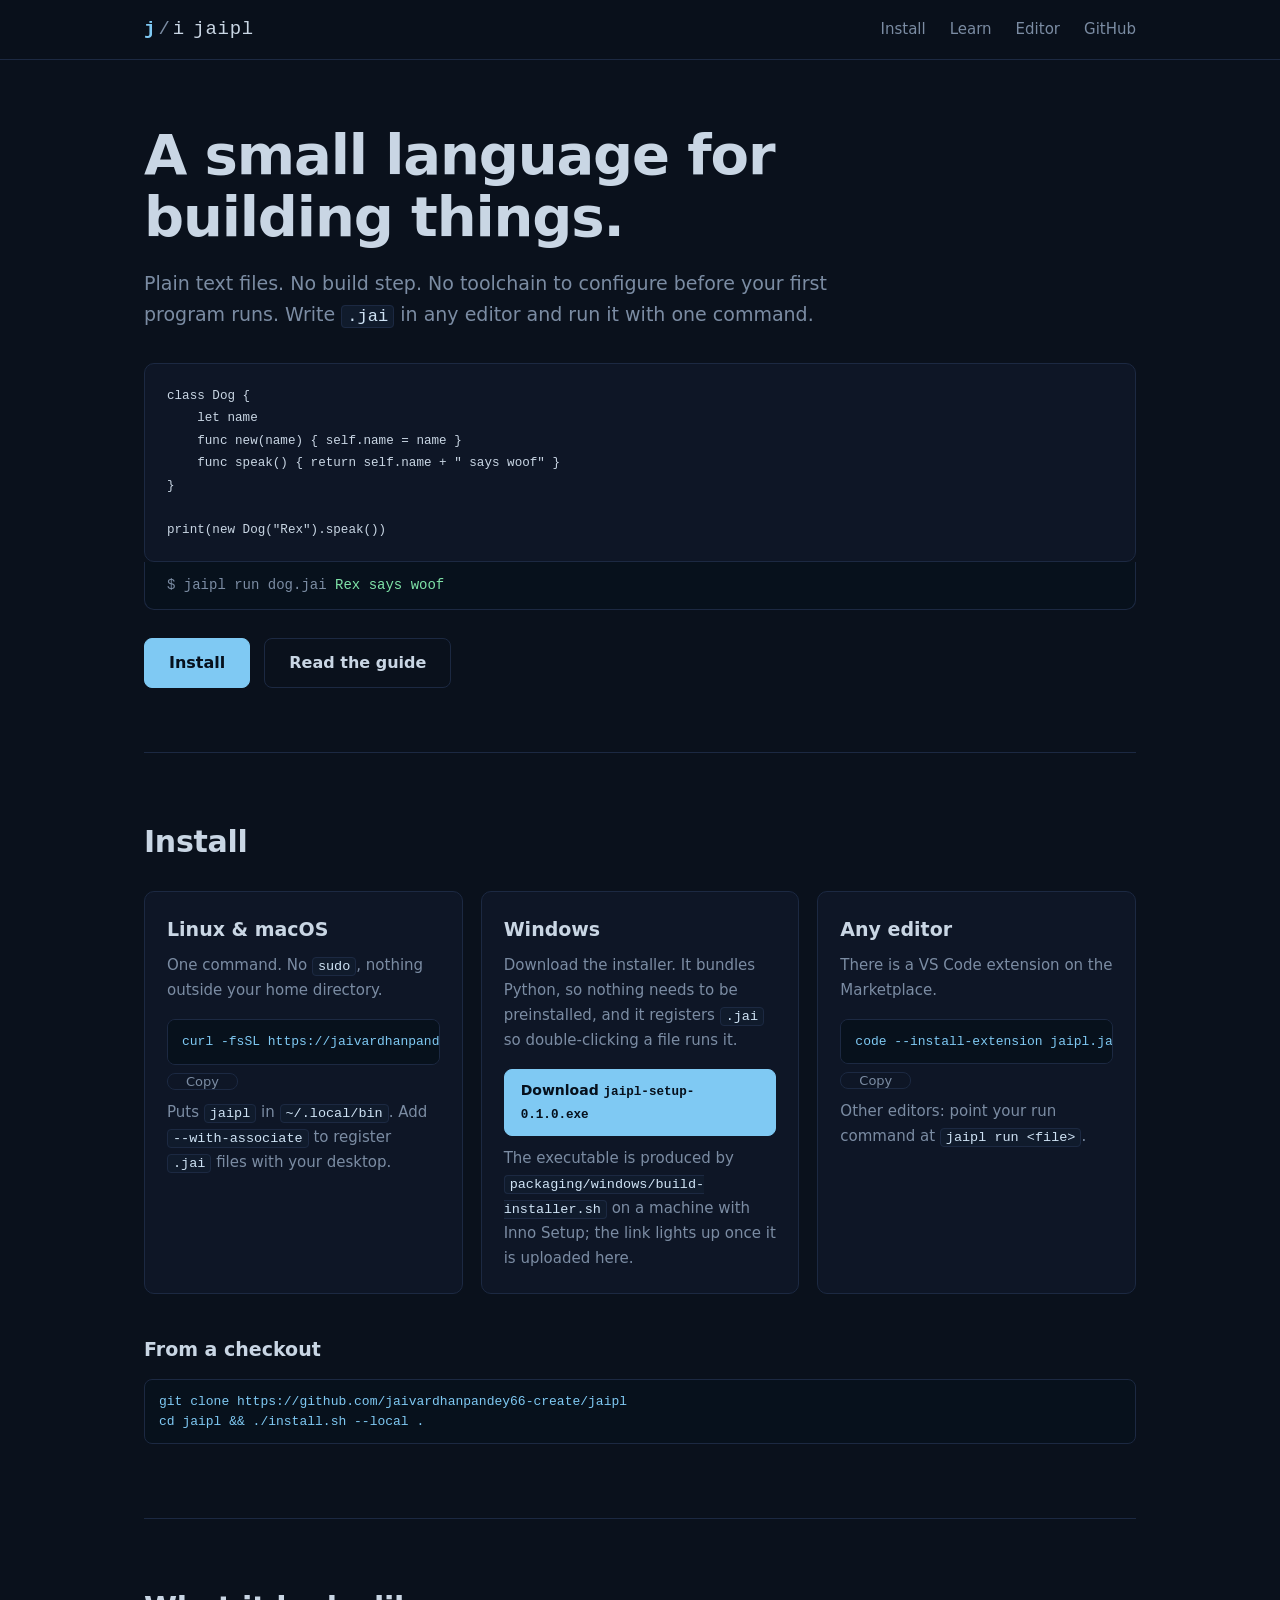
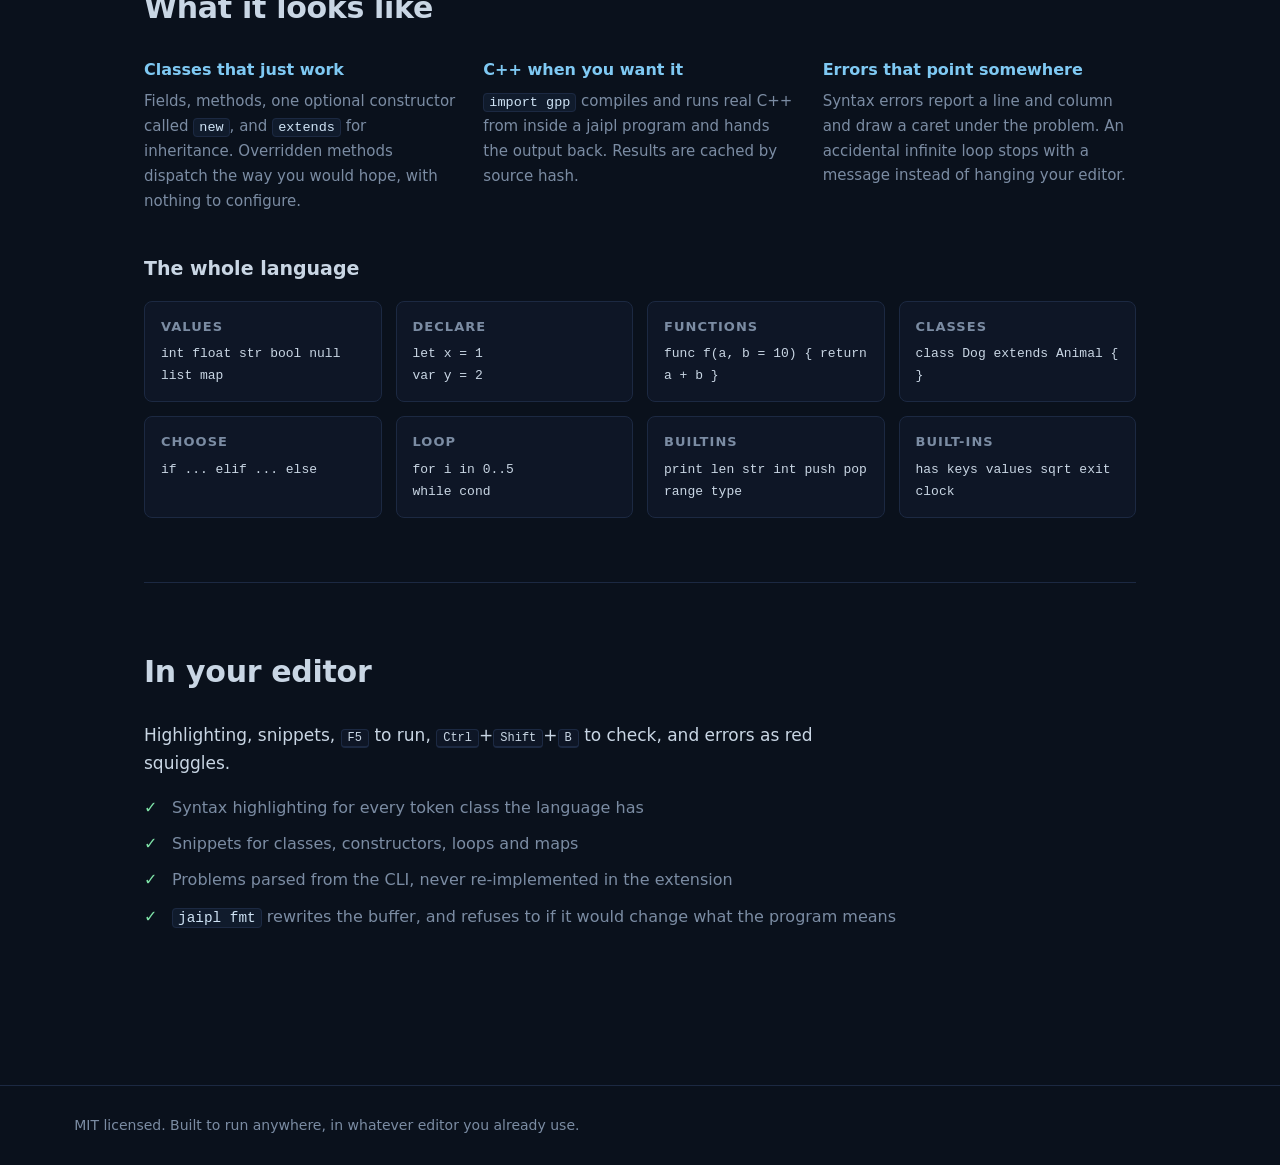
==== jaipl-site/index.html @ 80429247 "jaipl 0.1.0: language, CLI, installer and web site" ====
<!DOCTYPE html>
<html lang="en">
<head>
<meta charset="utf-8">
<meta name="viewport" content="width=device-width, initial-scale=1">
<title>jaipl — a small language for building things</title>
<meta name="description" content="jaipl is a small language that runs in any editor. Install with one command on Linux and macOS, or download the installer for Windows.">
<link rel="stylesheet" href="style.css">
</head>
<body>
<header>
  <nav>
    <a class="brand" href="#top">
      <span class="mark">j</span><span class="slash">/</span><span>i</span>
      <span class="word">jaipl</span>
    </a>
    <div class="links">
      <a href="#install">Install</a>
      <a href="#learn">Learn</a>
      <a href="#editor">Editor</a>
      <a href="https://github.com/jaivardhanpandey66-create/jaipl">GitHub</a>
    </div>
  </nav>
</header>

<main id="top">
  <section class="hero">
    <h1>A small language for<br>building things.</h1>
    <p class="lede">
      Plain text files. No build step. No toolchain to configure before your
      first program runs. Write <code>.jai</code> in any editor and run it with
      one command.
    </p>

    <pre class="sample"><code>class Dog {
    let name
    func new(name) { self.name = name }
    func speak() { return self.name + " says woof" }
}

print(new Dog("Rex").speak())</code></pre>

    <div class="out">$ jaipl run dog.jai
<span class="good">Rex says woof</span></div>

    <div class="cta">
      <a class="btn" href="#install">Install</a>
      <a class="btn ghost" href="#learn">Read the guide</a>
    </div>
  </section>

  <section id="install">
    <h2>Install</h2>

    <div class="cards">
      <div class="card">
        <h3>Linux &amp; macOS</h3>
        <p>One command. No <code>sudo</code>, nothing outside your home directory.</p>
        <div class="cmdrow">
          <code class="cmd" id="macos-cmd">curl -fsSL https://<span id="site-host">jaivardhanpandey66-create.github.io</span>/jaipl/install.sh | sh</code>
          <button class="copy" data-target="macos-cmd">Copy</button>
        </div>
        <p class="fine">Puts <code>jaipl</code> in <code>~/.local/bin</code>. Add
        <code>--with-associate</code> to register <code>.jai</code> files with
        your desktop.</p>
      </div>

      <div class="card">
        <h3>Windows</h3>
        <p>Download the installer. It bundles Python, so nothing needs to be
        preinstalled, and it registers <code>.jai</code> so double-clicking a
        file runs it.</p>
        <div class="cmdrow">
          <a class="btn small" href="downloads/jaipl-setup-0.1.0.exe">Download
          <code>jaipl-setup-0.1.0.exe</code></a>
        </div>
        <p class="fine" id="win-note">The executable is produced by
        <code>packaging/windows/build-installer.sh</code> on a machine with
        Inno Setup; the link lights up once it is uploaded here.</p>
      </div>

      <div class="card">
        <h3>Any editor</h3>
        <p>There is a VS Code extension on the Marketplace.</p>
        <div class="cmdrow">
          <code class="cmd">code --install-extension jaipl.jaipl</code>
          <button class="copy" data-target="">Copy</button>
        </div>
        <p class="fine">Other editors: point your run command at
        <code>jaipl run &lt;file&gt;</code>.</p>
      </div>
    </div>

    <h3 class="sub">From a checkout</h3>
    <div class="cmdrow">
      <code class="cmd">git clone https://github.com/jaivardhanpandey66-create/jaipl
cd jaipl &amp;&amp; ./install.sh --local .</code>
    </div>
  </section>

  <section id="learn">
    <h2>What it looks like</h2>
    <div class="cols">
      <div>
        <h4>Classes that just work</h4>
        <p>Fields, methods, one optional constructor called <code>new</code>,
        and <code>extends</code> for inheritance. Overridden methods dispatch
        the way you would hope, with nothing to configure.</p>
      </div>
      <div>
        <h4>C++ when you want it</h4>
        <p><code>import gpp</code> compiles and runs real C++ from inside a
        jaipl program and hands the output back. Results are cached by source
        hash.</p>
      </div>
      <div>
        <h4>Errors that point somewhere</h4>
        <p>Syntax errors report a line and column and draw a caret under the
        problem. An accidental infinite loop stops with a message instead of
        hanging your editor.</p>
      </div>
    </div>

    <h3 class="sub">The whole language</h3>
    <div class="grid">
      <div><h5>Values</h5><code>int float str bool null list map</code></div>
      <div><h5>Declare</h5><code>let x = 1<br>var y = 2</code></div>
      <div><h5>Functions</h5><code>func f(a, b = 10) { return a + b }</code></div>
      <div><h5>Classes</h5><code>class Dog extends Animal { }</code></div>
      <div><h5>Choose</h5><code>if ... elif ... else</code></div>
      <div><h5>Loop</h5><code>for i in 0..5<br>while cond</code></div>
      <div><h5>Builtins</h5><code>print len str int push pop range type</code></div>
      <div><h5>Built-ins</h5><code>has keys values sqrt exit clock</code></div>
    </div>
  </section>

  <section id="editor">
    <h2>In your editor</h2>
    <p>Highlighting, snippets, <kbd>F5</kbd> to run, <kbd>Ctrl</kbd>+<kbd>Shift</kbd>+<kbd>B</kbd> to
    check, and errors as red squiggles.</p>
    <ul class="ticks">
      <li>Syntax highlighting for every token class the language has</li>
      <li>Snippets for classes, constructors, loops and maps</li>
      <li>Problems parsed from the CLI, never re-implemented in the extension</li>
      <li><code>jaipl fmt</code> rewrites the buffer, and refuses to if it
      would change what the program means</li>
    </ul>
  </section>
</main>

<footer>
  <p>MIT licensed. Built to run anywhere, in whatever editor you already use.</p>
</footer>

<script>
document.querySelectorAll('.copy').forEach(function (btn) {
  btn.addEventListener('click', function () {
    var box = document.getElementById(btn.dataset.target);
    if (!box) return;
    var text = (box.innerText || box.textContent).trim();
    navigator.clipboard.writeText(text).then(function () {
      var old = btn.textContent;
      btn.textContent = 'Copied';
      setTimeout(function () { btn.textContent = old; }, 1200);
    });
  });
});
</script>
</body>
</html>
---- jaipl-site/style.css ----
:root {
  --bg: #0A111C;
  --panel: #0E1626;
  --line: #1C2942;
  --text: #C9D6E4;
  --dim: #7B8CA3;
  --accent: #7FC9F3;
  --good: #7FE3A8;
  --mono: ui-monospace, SFMono-Regular, "SF Mono", Menlo, Consolas,
          "Liberation Mono", monospace;
  --sans: system-ui, -apple-system, "Segoe UI", Roboto, "Helvetica Neue",
          Arial, sans-serif;
}

* { box-sizing: border-box; }

html { scroll-behavior: smooth; }

body {
  margin: 0;
  background: var(--bg);
  color: var(--text);
  font-family: var(--sans);
  font-size: 17px;
  line-height: 1.65;
}

/* ---- header ---- */
header {
  position: sticky;
  top: 0;
  z-index: 10;
  background: rgba(10, 17, 28, 0.85);
  backdrop-filter: blur(10px);
  border-bottom: 1px solid var(--line);
}
nav {
  max-width: 1040px;
  margin: 0 auto;
  padding: 14px 24px;
  display: flex;
  align-items: center;
  justify-content: space-between;
  gap: 20px;
}
.brand {
  font-family: var(--mono);
  font-size: 19px;
  text-decoration: none;
  color: var(--text);
  display: flex;
  align-items: baseline;
  gap: 1px;
}
.brand .mark { color: var(--accent); font-weight: 700; }
.brand .slash { color: var(--dim); margin: 0 2px; }
.brand .word { margin-left: 8px; letter-spacing: 0.04em; }
.links { display: flex; gap: 24px; }
.links a {
  color: var(--dim);
  text-decoration: none;
  font-size: 15px;
}
.links a:hover { color: var(--accent); }

/* ---- layout ---- */
main { max-width: 1040px; margin: 0 auto; padding: 0 24px 80px; }
section { padding: 64px 0; border-bottom: 1px solid var(--line); }
section:last-of-type { border-bottom: none; }

h1 {
  font-size: clamp(34px, 6vw, 56px);
  line-height: 1.1;
  margin: 0 0 20px;
  font-weight: 700;
  letter-spacing: -0.02em;
}
h2 { font-size: 30px; margin: 0 0 24px; letter-spacing: -0.01em; }
h3 { font-size: 19px; margin: 0 0 8px; }
h3.sub { margin-top: 40px; }
h4 { color: var(--accent); margin: 0 0 6px; font-size: 16px; }
h5 { color: var(--dim); margin: 0 0 6px; font-size: 13px;
     text-transform: uppercase; letter-spacing: 0.08em; }

.lede { font-size: 19px; color: var(--dim); max-width: 62ch; margin: 0 0 32px; }
p { max-width: 68ch; }
a { color: var(--accent); }

code {
  font-family: var(--mono);
  font-size: 0.9em;
  background: #101B2C;
  border: 1px solid var(--line);
  border-radius: 4px;
  padding: 1px 5px;
  color: #CFE3F5;
}
kbd {
  font-family: var(--mono);
  font-size: 12px;
  border: 1px solid var(--line);
  border-bottom-width: 2px;
  border-radius: 4px;
  padding: 1px 6px;
  background: var(--panel);
}

/* ---- code blocks ---- */
pre.sample {
  background: var(--panel);
  border: 1px solid var(--line);
  border-radius: 10px;
  padding: 20px 22px;
  overflow-x: auto;
  font-family: var(--mono);
  font-size: 14px;
  line-height: 1.6;
  margin: 0 0 0;
}
pre.sample code { background: none; border: none; padding: 0; color: var(--text); }

.out {
  font-family: var(--mono);
  font-size: 14px;
  background: #07111C;
  border: 1px solid var(--line);
  border-top: none;
  border-radius: 0 0 10px 10px;
  margin: 0 0 28px;
  padding: 12px 22px;
  color: var(--dim);
}
.out .good { color: var(--good); }

/* ---- buttons ---- */
.cta { display: flex; gap: 14px; flex-wrap: wrap; margin-top: 8px; }
.btn {
  display: inline-block;
  background: var(--accent);
  color: #06101C;
  font-weight: 650;
  font-size: 16px;
  text-decoration: none;
  padding: 11px 24px;
  border-radius: 8px;
  border: 1px solid var(--accent);
}
.btn:hover { filter: brightness(1.08); }
.btn.ghost {
  background: transparent;
  color: var(--text);
  border-color: var(--line);
}
.btn.small { font-size: 14px; padding: 9px 16px; font-weight: 550; }
.btn code { background: none; border: none; color: inherit; padding: 0; }

/* ---- command rows ---- */
.cmdrow {
  display: flex;
  align-items: stretch;
  gap: 8px;
  margin: 14px 0 10px;
  flex-wrap: wrap;
}
.cmd {
  flex: 1 1 320px;
  display: block;
  background: #07111C;
  border: 1px solid var(--line);
  border-radius: 8px;
  padding: 12px 14px;
  font-family: var(--mono);
  font-size: 13px;
  color: var(--accent);
  overflow-x: auto;
  white-space: pre;
  line-height: 1.5;
}
button.copy {
  background: var(--panel);
  color: var(--dim);
  border: 1px solid var(--line);
  border-radius: 8px;
  padding: 0 18px;
  font-size: 13px;
  cursor: pointer;
  font-family: var(--sans);
}
button.copy:hover { color: var(--accent); border-color: var(--accent); }
.fine { font-size: 14px; color: var(--dim); margin-top: 8px; }

/* ---- cards ---- */
.cards { display: grid; gap: 18px; grid-template-columns: repeat(auto-fit, minmax(280px, 1fr)); }
.card {
  background: var(--panel);
  border: 1px solid var(--line);
  border-radius: 10px;
  padding: 22px;
}
.card p { font-size: 15px; color: var(--dim); margin: 0; }
.card .cmdrow { margin-top: 16px; }

/* ---- learn ---- */
.cols { display: grid; gap: 26px; grid-template-columns: repeat(auto-fit, minmax(250px, 1fr)); }
.cols p { font-size: 15px; color: var(--dim); margin: 0; }

.grid {
  display: grid;
  gap: 14px;
  grid-template-columns: repeat(auto-fit, minmax(230px, 1fr));
  margin-top: 16px;
}
.grid > div {
  background: var(--panel);
  border: 1px solid var(--line);
  border-radius: 8px;
  padding: 14px 16px;
}
.grid code {
  display: block;
  background: none;
  border: none;
  padding: 0;
  color: var(--text);
  font-size: 13px;
  line-height: 1.7;
}

/* ---- ticks ---- */
.ticks { list-style: none; padding: 0; margin: 18px 0 0; }
.ticks li {
  position: relative;
  padding-left: 28px;
  margin-bottom: 10px;
  color: var(--dim);
  font-size: 16px;
}
.ticks li::before {
  content: "\2713";
  position: absolute;
  left: 0;
  color: var(--good);
  font-weight: 700;
}

footer {
  border-top: 1px solid var(--line);
  padding: 28px 24px;
  text-align: center;
  color: var(--dim);
  font-size: 14px;
}
footer p { margin: 0; }

@media (max-width: 620px) {
  .links { display: none; }
  section { padding: 44px 0; }
}
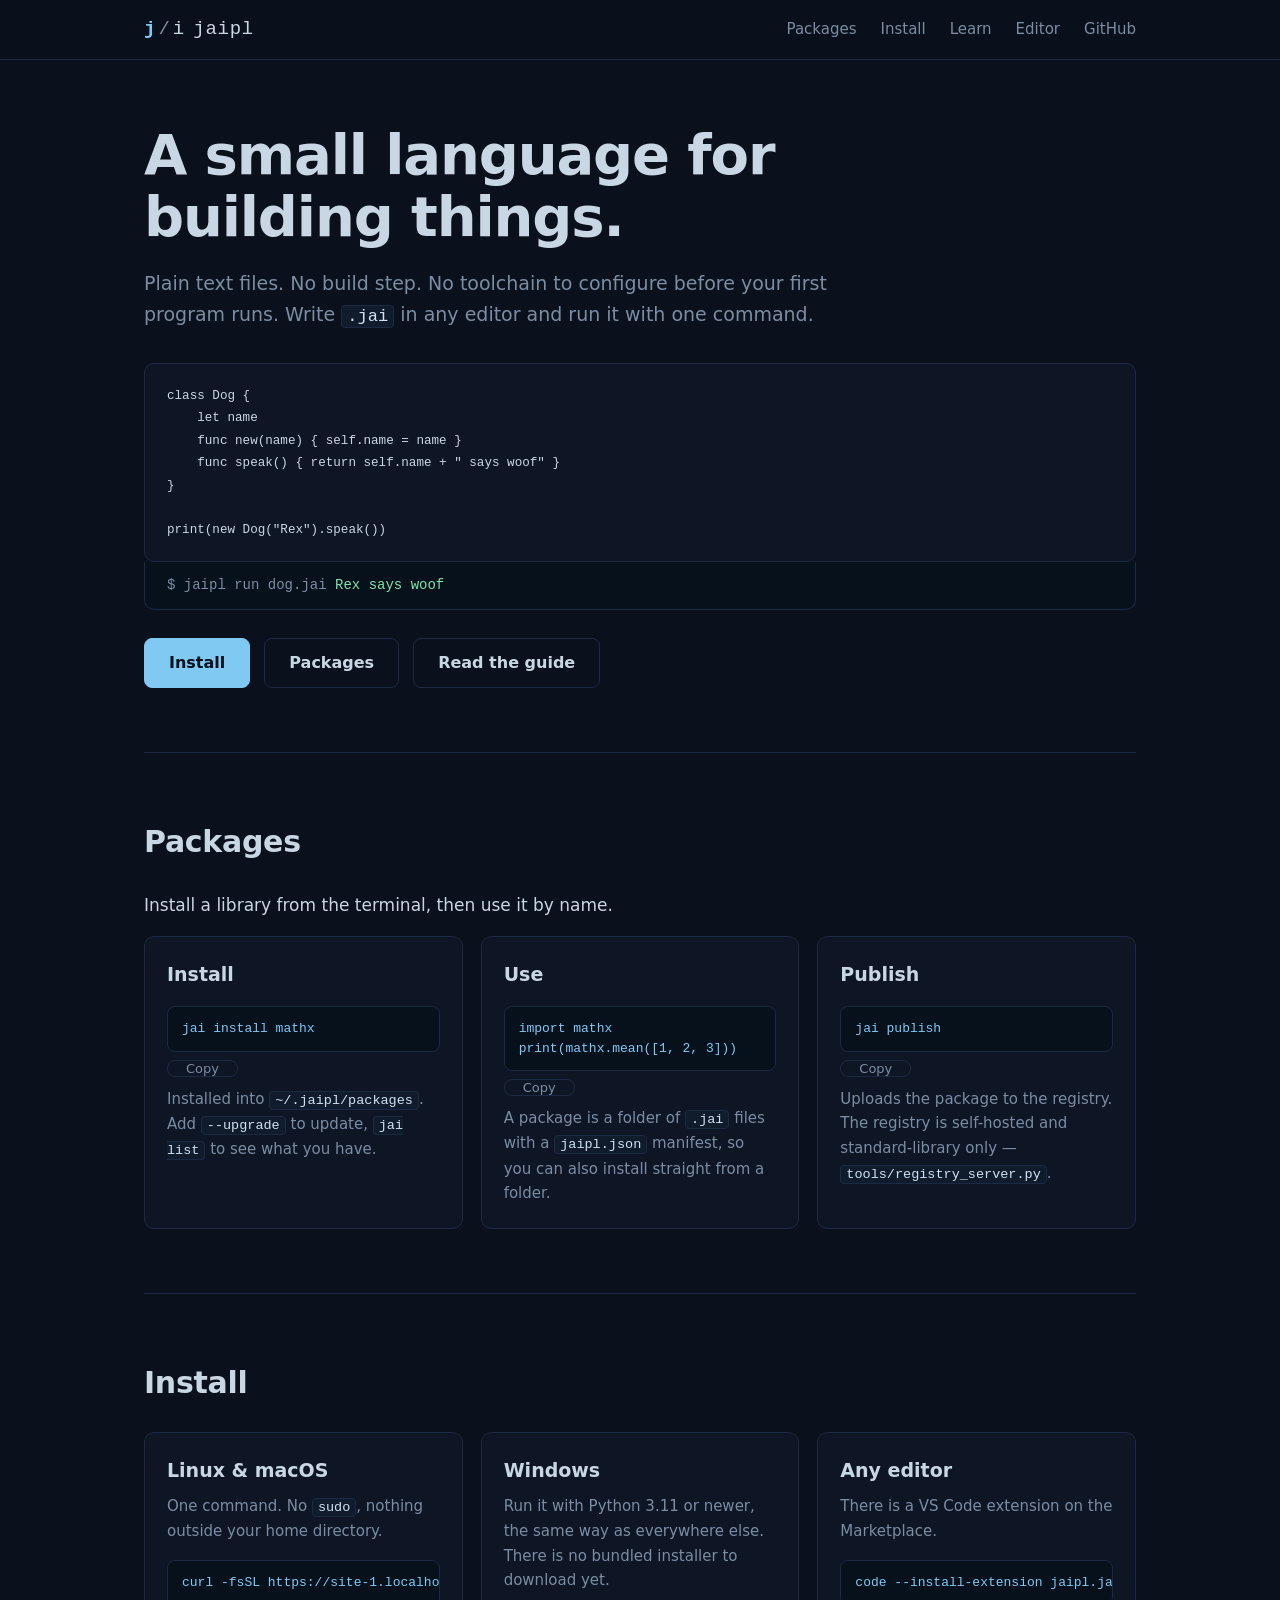
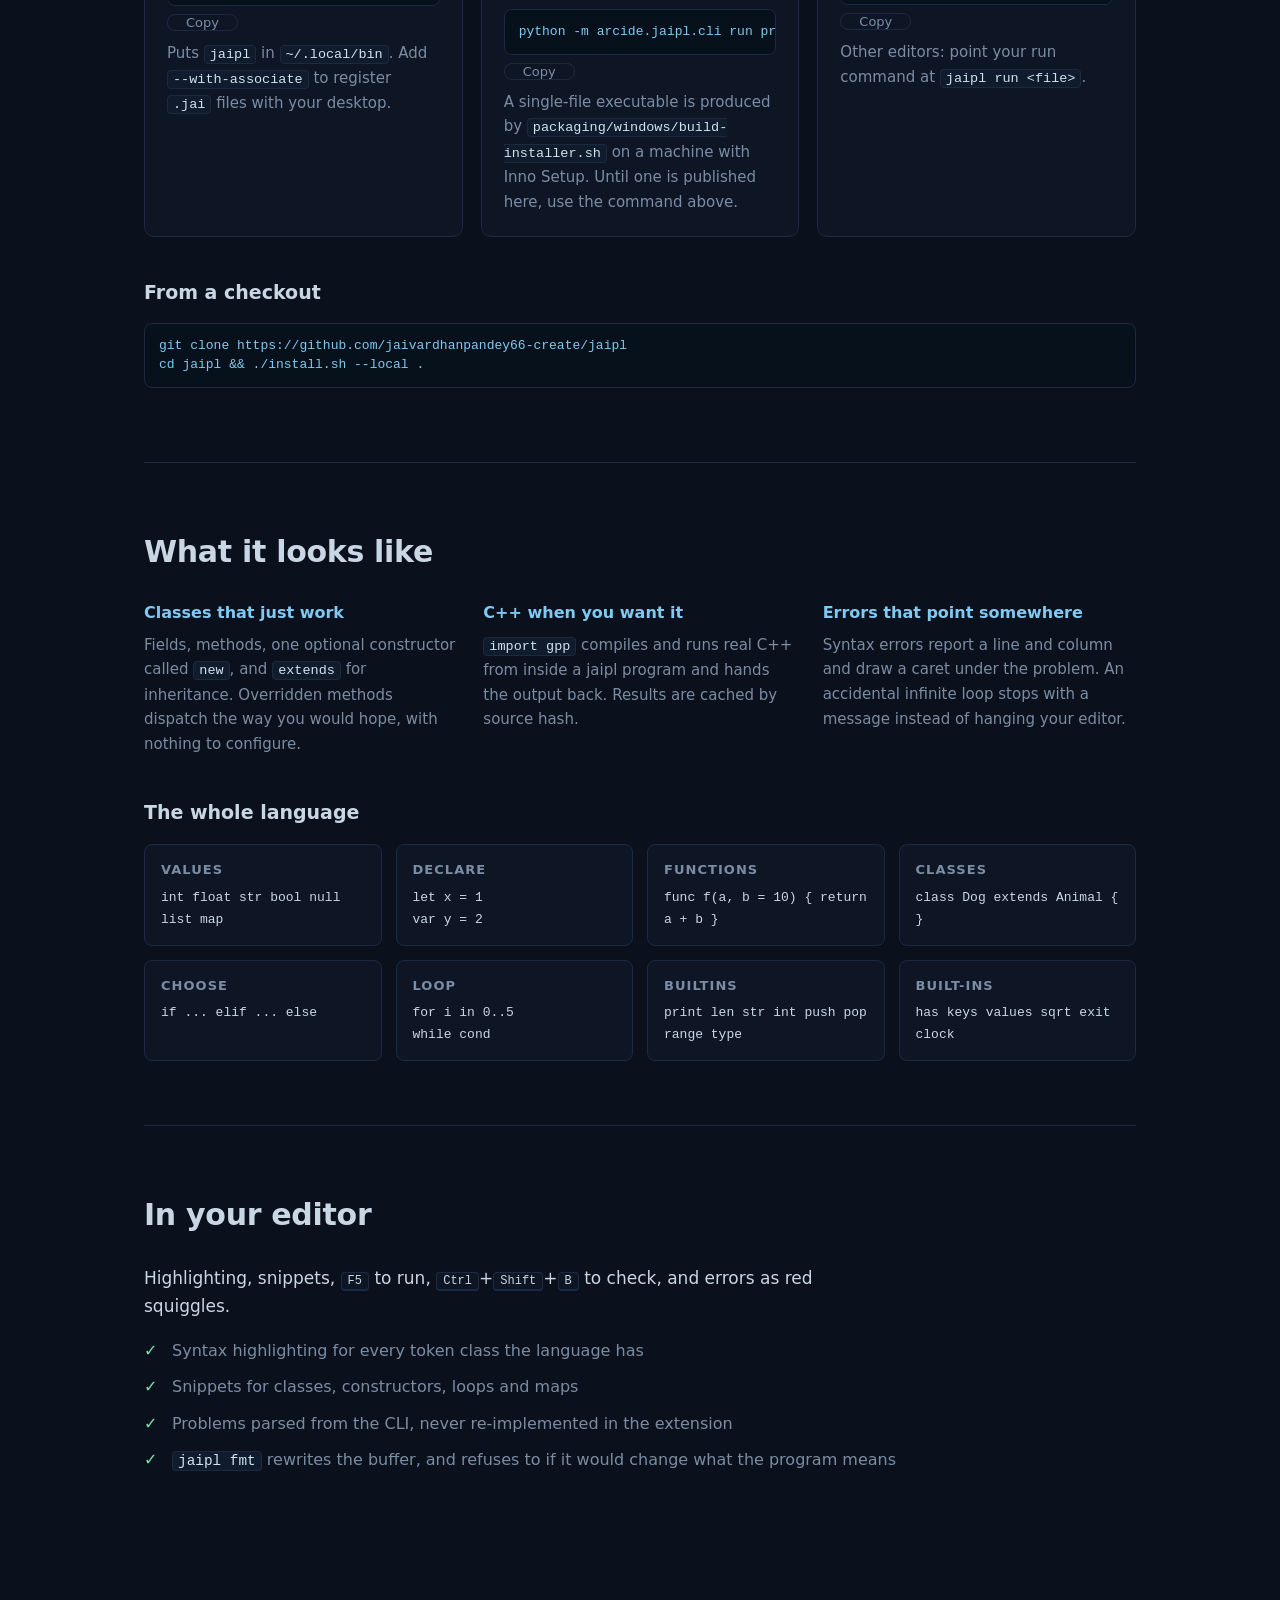
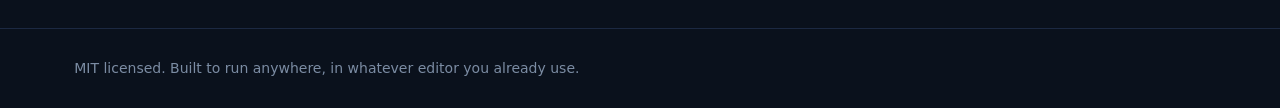
==== commit 51034cd2: "Language: exceptions, slicing, stdlib, file I/O, modules, packages - throw/try/catch/else/finally wi" ====
--- a/jaipl-site/index.html
+++ b/jaipl-site/index.html
@@ -15,6 +15,7 @@
       <span class="word">jaipl</span>
     </a>
     <div class="links">
+      <a href="#packages">Packages</a>
       <a href="#install">Install</a>
       <a href="#learn">Learn</a>
       <a href="#editor">Editor</a>
@@ -45,7 +46,46 @@
 
     <div class="cta">
       <a class="btn" href="#install">Install</a>
+      <a class="btn ghost" href="#packages">Packages</a>
       <a class="btn ghost" href="#learn">Read the guide</a>
+    </div>
+  </section>
+
+  <section id="packages">
+    <h2>Packages</h2>
+    <p>Install a library from the terminal, then use it by name.</p>
+    <div class="cards">
+      <div class="card">
+        <h3>Install</h3>
+        <div class="cmdrow">
+          <code class="cmd" id="pkg-install">jai install mathx</code>
+          <button class="copy" data-target="pkg-install">Copy</button>
+        </div>
+        <p class="fine">Installed into <code>~/.jaipl/packages</code>. Add
+        <code>--upgrade</code> to update, <code>jai list</code> to see what you
+        have.</p>
+      </div>
+      <div class="card">
+        <h3>Use</h3>
+        <div class="cmdrow">
+          <code class="cmd" id="pkg-use">import mathx
+print(mathx.mean([1, 2, 3]))</code>
+          <button class="copy" data-target="pkg-use">Copy</button>
+        </div>
+        <p class="fine">A package is a folder of <code>.jai</code> files with a
+        <code>jaipl.json</code> manifest, so you can also install straight from
+        a folder.</p>
+      </div>
+      <div class="card">
+        <h3>Publish</h3>
+        <div class="cmdrow">
+          <code class="cmd" id="pkg-pub">jai publish</code>
+          <button class="copy" data-target="pkg-pub">Copy</button>
+        </div>
+        <p class="fine">Uploads the package to the registry. The registry is
+        self-hosted and standard-library only &mdash;
+        <code>tools/registry_server.py</code>.</p>
+      </div>
     </div>
   </section>
 
@@ -57,7 +97,7 @@
         <h3>Linux &amp; macOS</h3>
         <p>One command. No <code>sudo</code>, nothing outside your home directory.</p>
         <div class="cmdrow">
-          <code class="cmd" id="macos-cmd">curl -fsSL https://<span id="site-host">jaivardhanpandey66-create.github.io</span>/jaipl/install.sh | sh</code>
+          <code class="cmd" id="macos-cmd">curl -fsSL https://<span id="site-host">jaivardhanpandey66-create.github.io/jaipl</span>/install.sh | sh</code>
           <button class="copy" data-target="macos-cmd">Copy</button>
         </div>
         <p class="fine">Puts <code>jaipl</code> in <code>~/.local/bin</code>. Add
@@ -67,16 +107,15 @@
 
       <div class="card">
         <h3>Windows</h3>
-        <p>Download the installer. It bundles Python, so nothing needs to be
-        preinstalled, and it registers <code>.jai</code> so double-clicking a
-        file runs it.</p>
-        <div class="cmdrow">
-          <a class="btn small" href="downloads/jaipl-setup-0.1.0.exe">Download
-          <code>jaipl-setup-0.1.0.exe</code></a>
-        </div>
-        <p class="fine" id="win-note">The executable is produced by
+        <p>Run it with Python 3.11 or newer, the same way as everywhere else.
+        There is no bundled installer to download yet.</p>
+        <div class="cmdrow">
+          <code class="cmd">python -m arcide.jaipl.cli run program.jai</code>
+          <button class="copy" data-target="win-cmd">Copy</button>
+        </div>
+        <p class="fine" id="win-cmd">A single-file executable is produced by
         <code>packaging/windows/build-installer.sh</code> on a machine with
-        Inno Setup; the link lights up once it is uploaded here.</p>
+        Inno Setup. Until one is published here, use the command above.</p>
       </div>
 
       <div class="card">
@@ -166,5 +205,16 @@
   });
 });
 </script>
+  <script>
+    // The installer has to be fetched by absolute URL, so build it from
+    // whichever host is serving the page. GitHub Pages puts the site in a
+    // /jaipl sub-path; Netlify and other hosts serve it at the root.
+    (function () {
+      var el = document.getElementById('site-host');
+      if (!el || !window.location.host) return;
+      var host = window.location.host;
+      el.textContent = host.indexOf('github.io') !== -1 ? host + '/jaipl' : host;
+    })();
+  </script>
 </body>
 </html>
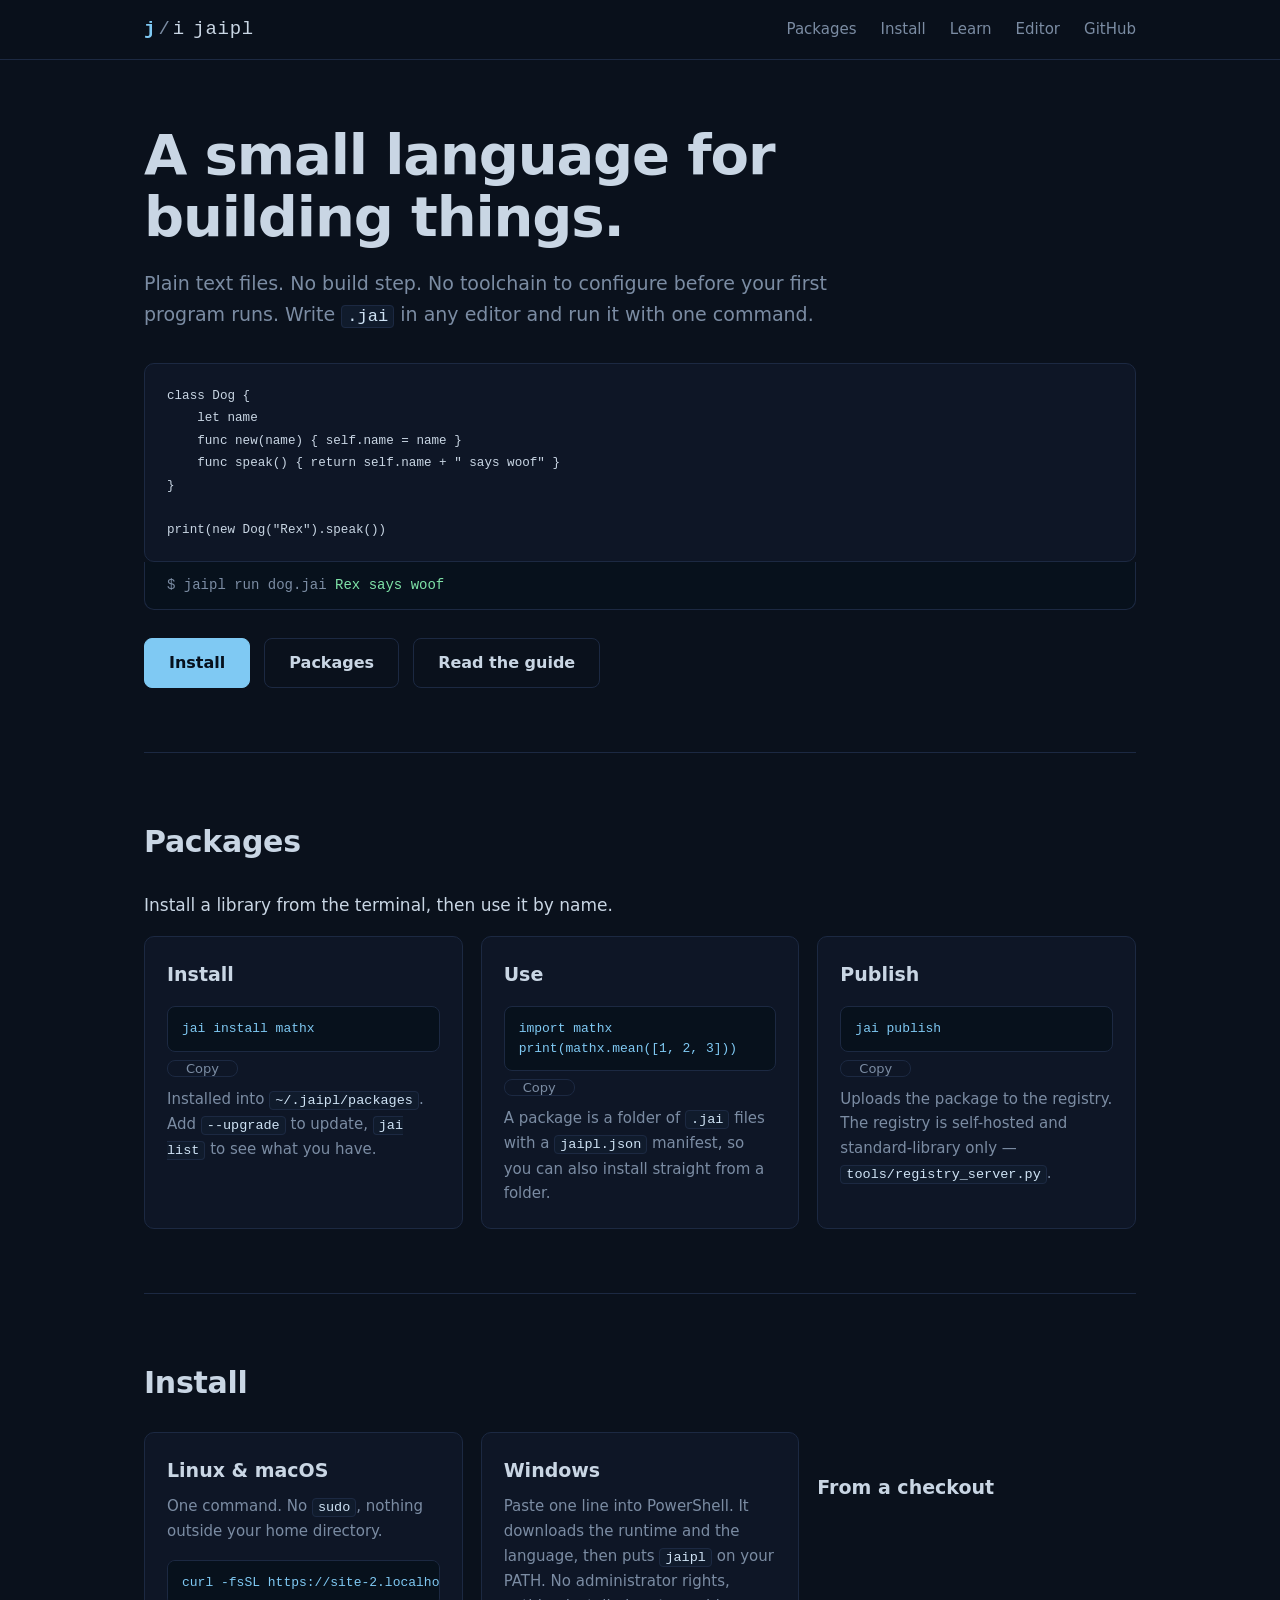
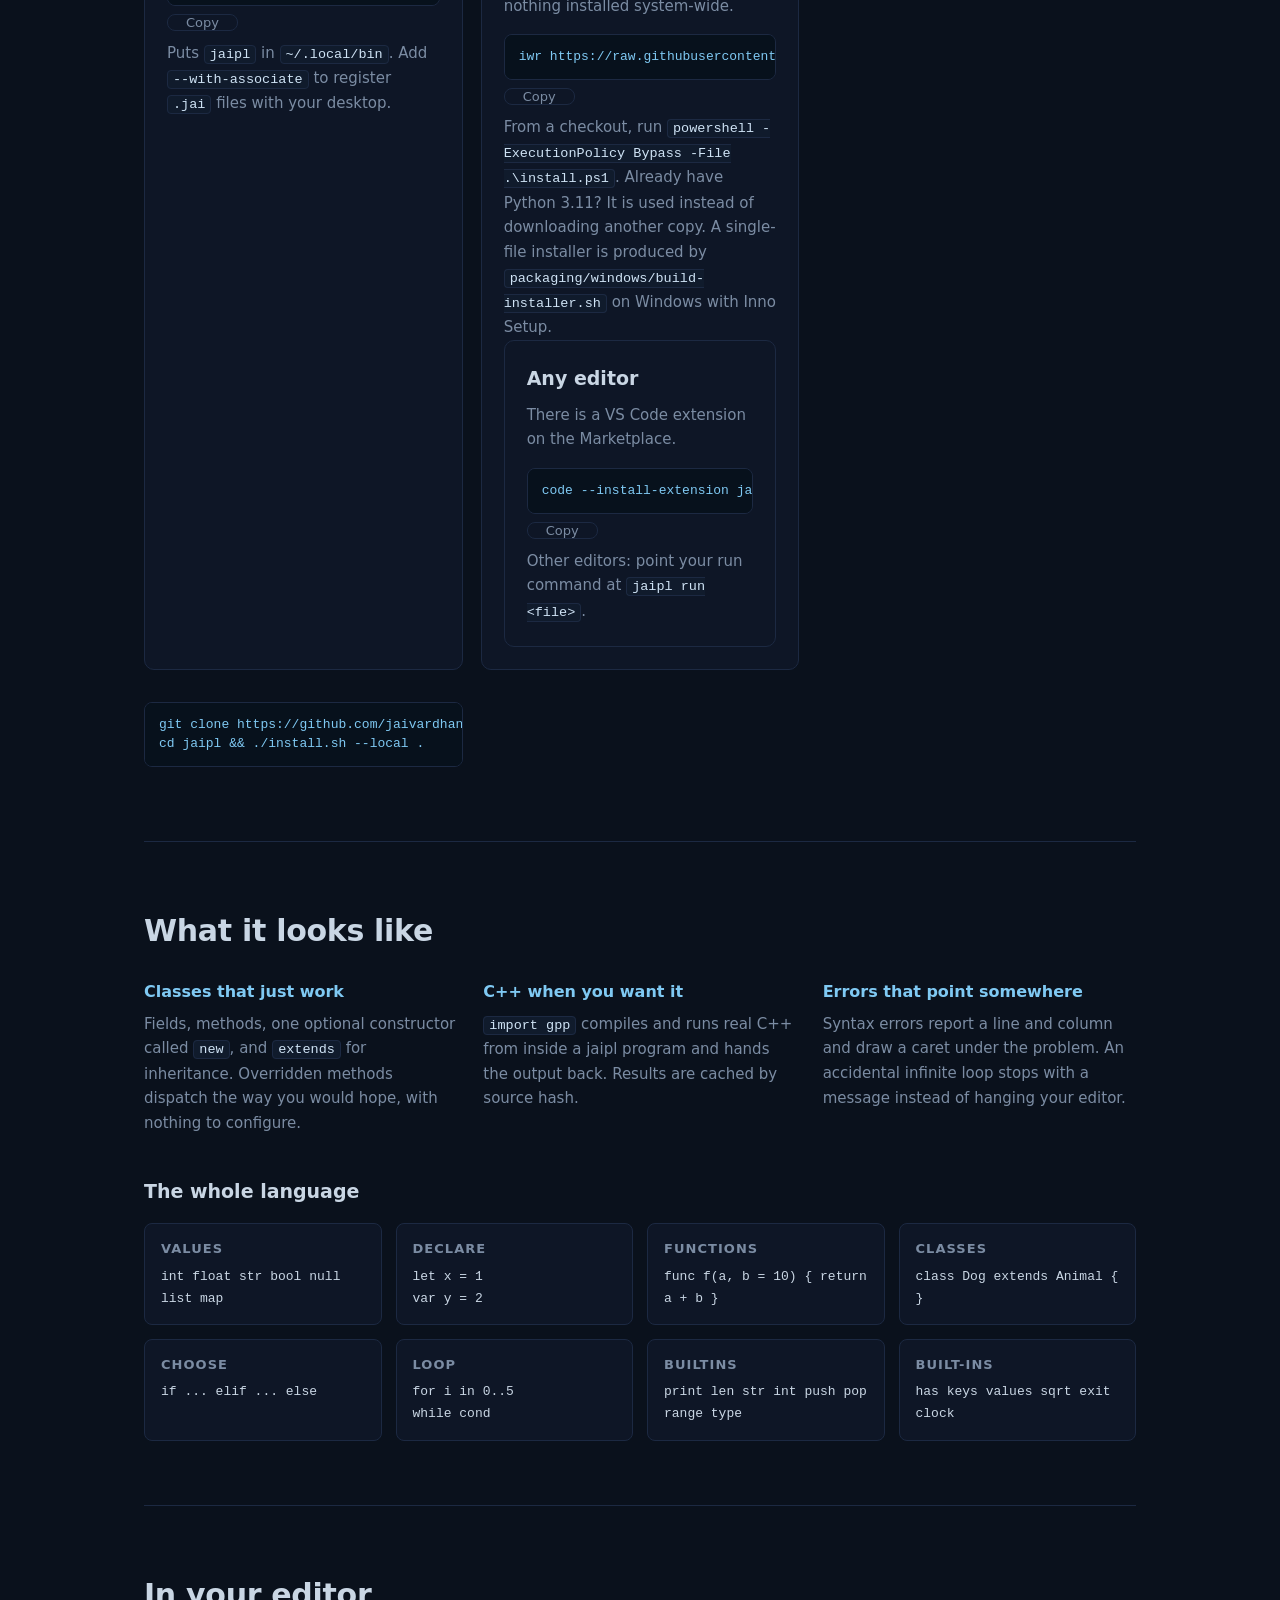
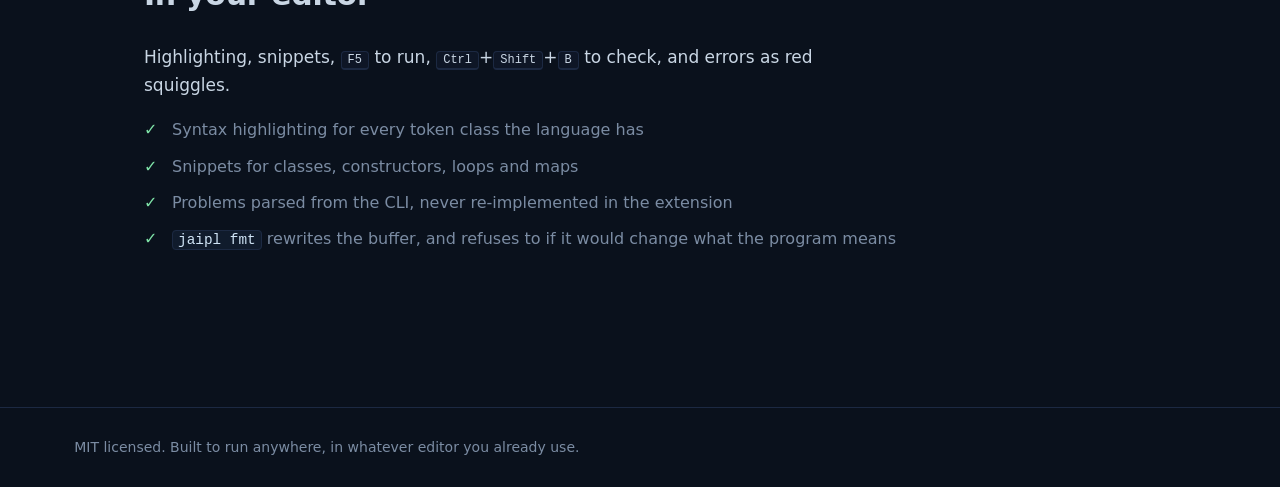
==== commit 5bfa1d8f: "Windows installer, working CLI flags, reproducible package archives Windows: install.ps1 downloads t" ====
--- a/jaipl-site/index.html
+++ b/jaipl-site/index.html
@@ -107,16 +107,19 @@
 
       <div class="card">
         <h3>Windows</h3>
-        <p>Run it with Python 3.11 or newer, the same way as everywhere else.
-        There is no bundled installer to download yet.</p>
-        <div class="cmdrow">
-          <code class="cmd">python -m arcide.jaipl.cli run program.jai</code>
+        <p>Paste one line into PowerShell. It downloads the runtime and the
+        language, then puts <code>jaipl</code> on your PATH. No administrator
+        rights, nothing installed system-wide.</p>
+        <div class="cmdrow">
+          <code class="cmd" id="win-cmd">iwr https://raw.githubusercontent.com/jaivardhanpandey66-create/jaipl/main/install.ps1 -useb | iex</code>
           <button class="copy" data-target="win-cmd">Copy</button>
         </div>
-        <p class="fine" id="win-cmd">A single-file executable is produced by
-        <code>packaging/windows/build-installer.sh</code> on a machine with
-        Inno Setup. Until one is published here, use the command above.</p>
-      </div>
+        <p class="fine">From a checkout, run
+        <code>powershell -ExecutionPolicy Bypass -File .\install.ps1</code>.
+        Already have Python 3.11? It is used instead of downloading another
+        copy. A single-file installer is produced by
+        <code>packaging/windows/build-installer.sh</code> on Windows with
+        Inno Setup.</p>
 
       <div class="card">
         <h3>Any editor</h3>
